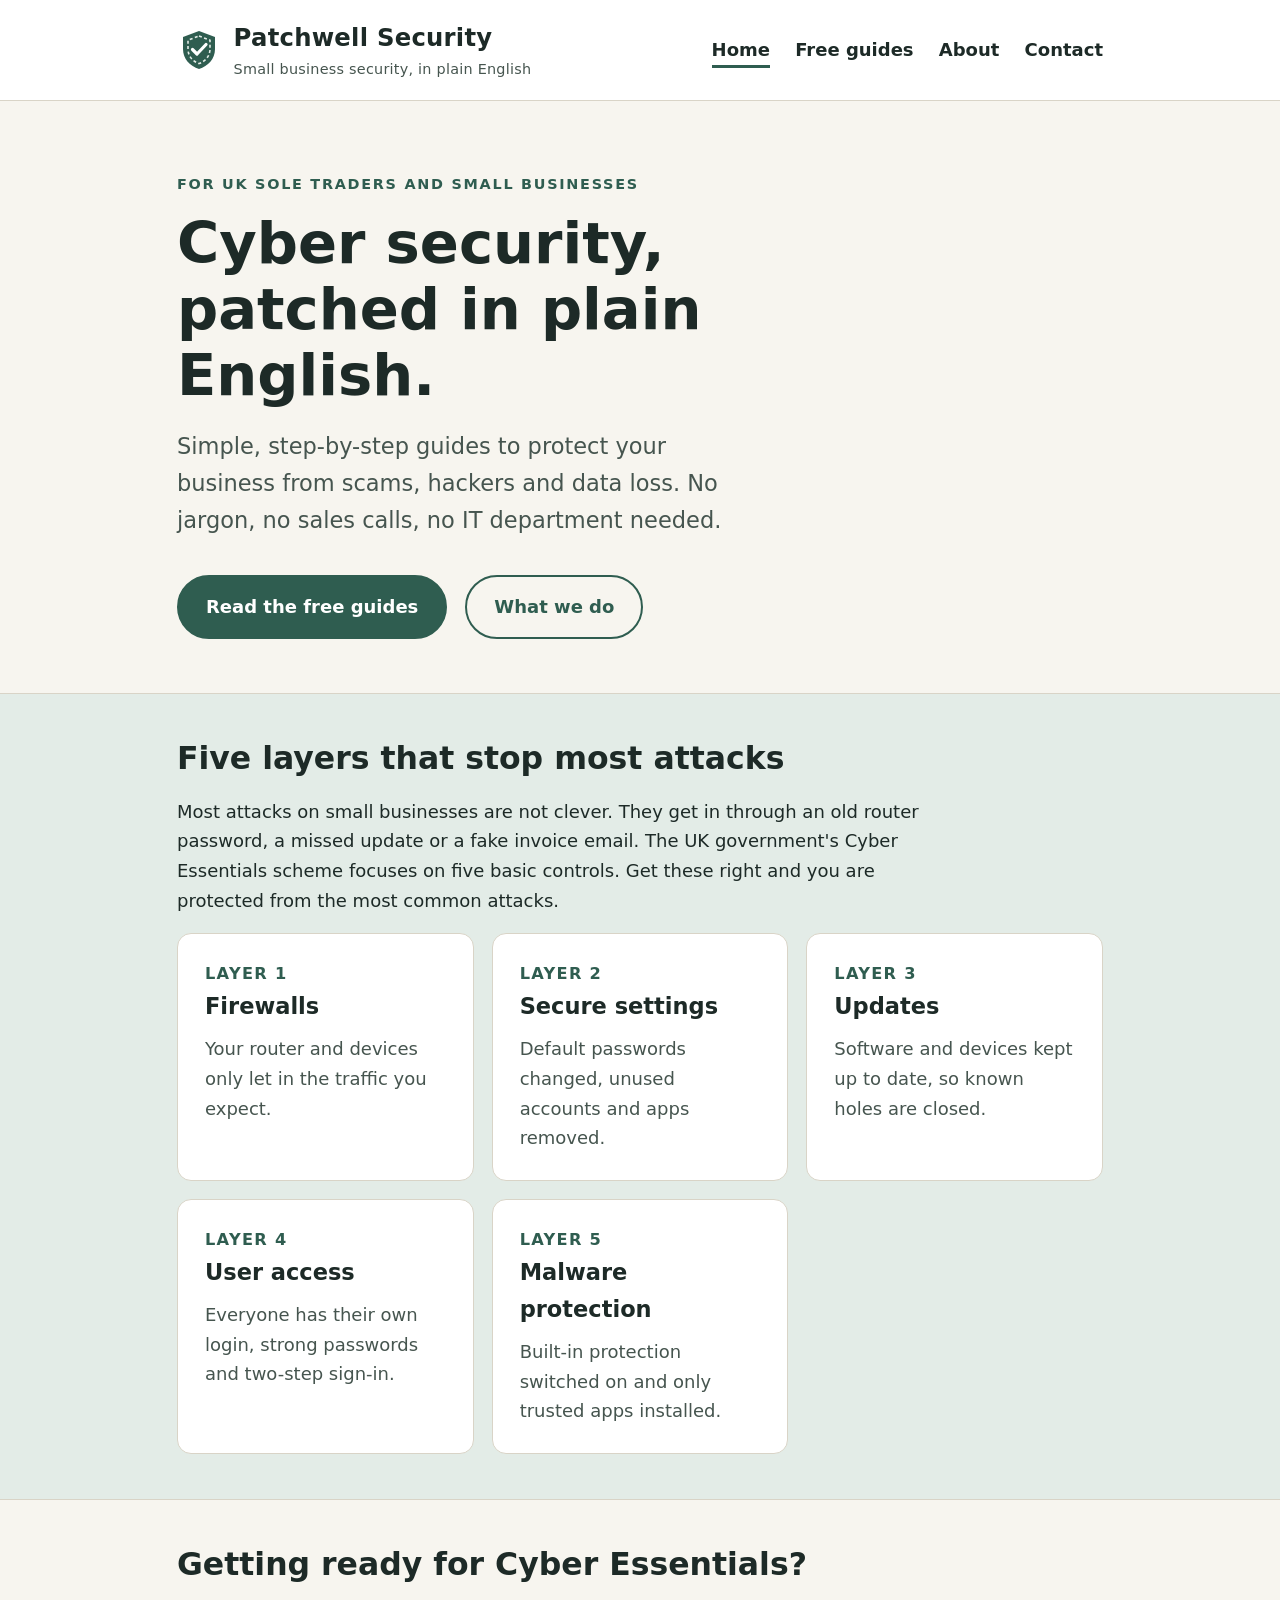
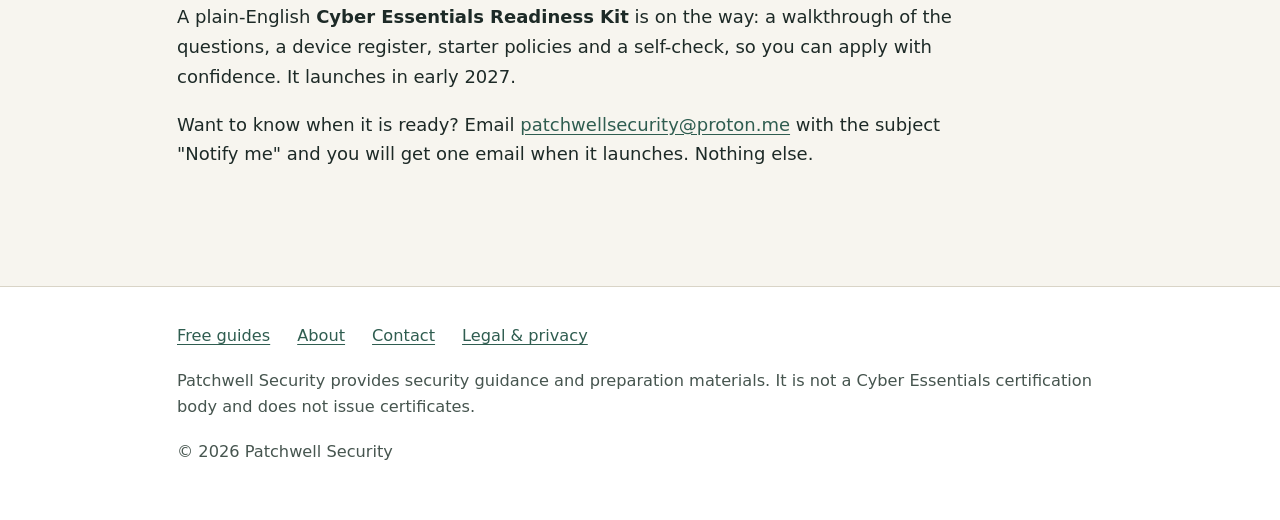
==== index.html @ 5a0f5f64 "Launch Patchwell Security website" ====
<!DOCTYPE html>
<html lang="en-GB">
<head>
  <meta charset="utf-8">
  <meta name="viewport" content="width=device-width, initial-scale=1">
  <title>Patchwell Security — small business cyber security in plain English</title>
  <meta name="description" content="Plain-English cyber security guides and Cyber Essentials preparation kits for UK sole traders and small businesses.">
  <link rel="stylesheet" href="style.css">
  <link rel="icon" href="data:image/svg+xml,%3Csvg xmlns='http://www.w3.org/2000/svg' viewBox='0 0 44 44'%3E%3Cpath d='M22 3 L38 9 V21 C38 31 31 38 22 41 C13 38 6 31 6 21 V9 Z' fill='%232f5d50'/%3E%3Cpath d='M15.5 21.5 L20 26 L29 16.5' fill='none' stroke='white' stroke-width='3.2' stroke-linecap='round'/%3E%3C/svg%3E">
</head>
<body>
  <a class="skip" href="#content">Skip to content</a>
  <header class="site">
    <div class="wrap">
      <a class="brand" href="index.html"><svg width="44" height="44" viewBox="0 0 44 44" aria-hidden="true">
  <path d="M22 3 L38 9 V21 C38 31 31 38 22 41 C13 38 6 31 6 21 V9 Z" fill="#2f5d50"/>
  <path d="M22 8 L33 12.2 V21 C33 28 28.5 33.2 22 35.6 C15.5 33.2 11 28 11 21 V12.2 Z" fill="none" stroke="#e3ece7" stroke-width="1.6" stroke-dasharray="3 2.4"/>
  <path d="M15.5 21.5 L20 26 L29 16.5" fill="none" stroke="#ffffff" stroke-width="3.2" stroke-linecap="round" stroke-linejoin="round"/>
</svg><strong>Patchwell Security<span>Small business security, in plain English</span></strong></a>
      <nav class="main" aria-label="Main">
        <ul>
        <li><a href="index.html" aria-current="page">Home</a></li>
        <li><a href="guides.html">Free guides</a></li>
        <li><a href="about.html">About</a></li>
        <li><a href="contact.html">Contact</a></li>
        </ul>
      </nav>
    </div>
  </header>
  <main id="content">
    <div class="wrap hero">
      <p class="eyebrow">For UK sole traders and small businesses</p>
      <h1>Cyber security, patched in plain English.</h1>
      <p class="lead">Simple, step-by-step guides to protect your business from scams, hackers and data loss. No jargon, no sales calls, no IT department needed.</p>
      <div class="btn-row">
        <a class="btn" href="guides.html">Read the free guides</a>
        <a class="btn ghost" href="about.html">What we do</a>
      </div>
    </div>

    <section class="band">
      <div class="wrap">
        <h2>Five layers that stop most attacks</h2>
        <p class="prose">Most attacks on small businesses are not clever. They get in through an old router password, a missed update or a fake invoice email. The UK government's Cyber Essentials scheme focuses on five basic controls. Get these right and you are protected from the most common attacks.</p>
        <div class="layers">
          <div class="card"><div class="num">LAYER 1</div><h3>Firewalls</h3><p>Your router and devices only let in the traffic you expect.</p></div>
          <div class="card"><div class="num">LAYER 2</div><h3>Secure settings</h3><p>Default passwords changed, unused accounts and apps removed.</p></div>
          <div class="card"><div class="num">LAYER 3</div><h3>Updates</h3><p>Software and devices kept up to date, so known holes are closed.</p></div>
          <div class="card"><div class="num">LAYER 4</div><h3>User access</h3><p>Everyone has their own login, strong passwords and two-step sign-in.</p></div>
          <div class="card"><div class="num">LAYER 5</div><h3>Malware protection</h3><p>Built-in protection switched on and only trusted apps installed.</p></div>
        </div>
      </div>
    </section>

    <section>
      <div class="wrap">
        <h2>Getting ready for Cyber Essentials?</h2>
        <p class="prose">A plain-English <strong>Cyber Essentials Readiness Kit</strong> is on the way: a walkthrough of the questions, a device register, starter policies and a self-check, so you can apply with confidence. It launches in early 2027.</p>
        <p class="prose">Want to know when it is ready? Email <a href="mailto:patchwellsecurity@proton.me?subject=Notify%20me%20about%20the%20readiness%20kit">patchwellsecurity@proton.me</a> with the subject "Notify me" and you will get one email when it launches. Nothing else.</p>
      </div>
    </section>

  </main>
  <footer class="site">
    <div class="wrap">
      <ul>
        <li><a href="guides.html">Free guides</a></li>
        <li><a href="about.html">About</a></li>
        <li><a href="contact.html">Contact</a></li>
        <li><a href="legal.html">Legal &amp; privacy</a></li>
      </ul>
      <p>Patchwell Security provides security guidance and preparation materials. It is not a Cyber Essentials certification body and does not issue certificates.</p>
      <p>&copy; 2026 Patchwell Security</p>
    </div>
  </footer>
</body>
</html>
---- style.css ----
/* Patchwell Security — shared styles. Large, calm, readable. */
:root {
  --ink: #1d2a27;
  --ink-soft: #46554f;
  --paper: #f7f5ef;
  --card: #ffffff;
  --moss: #2f5d50;
  --moss-dark: #22463c;
  --moss-pale: #e3ece7;
  --stone: #d9d4c7;
  --amber: #b5651d;
  --radius: 14px;
  --max: 980px;
}

* { box-sizing: border-box; }

html { font-size: 112.5%; } /* 18px base */

body {
  margin: 0;
  font-family: "Atkinson Hyperlegible", "Segoe UI", system-ui, -apple-system, Arial, sans-serif;
  color: var(--ink);
  background: var(--paper);
  line-height: 1.65;
}

a { color: var(--moss); text-underline-offset: 3px; }
a:hover { color: var(--moss-dark); }
a:focus-visible, button:focus-visible { outline: 3px solid var(--amber); outline-offset: 3px; border-radius: 4px; }

.skip { position: absolute; left: -999px; top: 0; background: var(--ink); color: #fff; padding: .6rem 1rem; }
.skip:focus { left: 1rem; top: 1rem; z-index: 10; }

.wrap { max-width: var(--max); margin: 0 auto; padding: 0 1.5rem; }

/* Header */
header.site {
  background: var(--card);
  border-bottom: 1px solid var(--stone);
}
header.site .wrap {
  display: flex; align-items: center; justify-content: space-between;
  flex-wrap: wrap; gap: 1rem; padding-top: 1rem; padding-bottom: 1rem;
}
.brand { display: flex; align-items: center; gap: .7rem; text-decoration: none; color: var(--ink); }
.brand svg { flex: none; }
.brand strong { font-size: 1.35rem; letter-spacing: .01em; }
.brand span { display: block; font-size: .8rem; color: var(--ink-soft); font-weight: 400; }
nav.main ul { list-style: none; margin: 0; padding: 0; display: flex; flex-wrap: wrap; gap: .3rem 1.4rem; }
nav.main a { text-decoration: none; font-weight: 600; color: var(--ink); padding: .3rem 0; border-bottom: 3px solid transparent; }
nav.main a:hover, nav.main a[aria-current="page"] { border-bottom-color: var(--moss); }

/* Hero */
.hero { padding-top: 4rem; padding-bottom: 3rem; }
.hero h1 { font-size: clamp(2.1rem, 5vw, 3.2rem); line-height: 1.15; margin: 0 0 1rem; max-width: 17ch; }
.hero p.lead { font-size: 1.25rem; color: var(--ink-soft); max-width: 40ch; margin: 0 0 2rem; }
.eyebrow { text-transform: uppercase; letter-spacing: .12em; font-size: .8rem; font-weight: 700; color: var(--moss); margin: 0 0 .8rem; }

.btn {
  display: inline-block; background: var(--moss); color: #fff; text-decoration: none;
  font-weight: 700; padding: .85rem 1.5rem; border-radius: 999px; border: 2px solid var(--moss);
}
.btn:hover { background: var(--moss-dark); border-color: var(--moss-dark); color: #fff; }
.btn.ghost { background: transparent; color: var(--moss); }
.btn.ghost:hover { background: var(--moss-pale); color: var(--moss-dark); }
.btn-row { display: flex; flex-wrap: wrap; gap: 1rem; }

/* Sections */
section { padding: 2.5rem 0; }
h2 { font-size: 1.75rem; line-height: 1.25; margin: 0 0 1rem; }
h3 { font-size: 1.25rem; margin: 0 0 .5rem; }
p { margin: 0 0 1rem; }

.layers {
  display: grid; gap: 1rem;
  grid-template-columns: repeat(auto-fit, minmax(260px, 1fr));
}
.card {
  background: var(--card); border: 1px solid var(--stone); border-radius: var(--radius);
  padding: 1.5rem;
}
.card p { color: var(--ink-soft); margin: 0; }
.card .num { font-weight: 700; color: var(--moss); font-size: .9rem; letter-spacing: .08em; }

.band { background: var(--moss-pale); border-top: 1px solid var(--stone); border-bottom: 1px solid var(--stone); }

.guide-list { list-style: none; padding: 0; margin: 0; display: grid; gap: .8rem; }
.guide-list li {
  background: var(--card); border: 1px solid var(--stone); border-radius: var(--radius);
  padding: 1.1rem 1.4rem; display: flex; justify-content: space-between; align-items: center; gap: 1rem; flex-wrap: wrap;
}
.tag { font-size: .8rem; font-weight: 700; padding: .25rem .7rem; border-radius: 999px; background: var(--paper); border: 1px solid var(--stone); color: var(--ink-soft); white-space: nowrap; }

.note {
  border-left: 5px solid var(--amber); background: var(--card); padding: 1.1rem 1.4rem;
  border-radius: 0 var(--radius) var(--radius) 0; margin: 1.5rem 0;
}

.prose { max-width: 68ch; }
.prose ul { padding-left: 1.3rem; }
.prose li { margin-bottom: .5rem; }

/* Footer */
footer.site { border-top: 1px solid var(--stone); background: var(--card); margin-top: 3rem; }
footer.site .wrap { padding-top: 2rem; padding-bottom: 2rem; font-size: .9rem; color: var(--ink-soft); }
footer.site ul { list-style: none; padding: 0; margin: 0 0 1rem; display: flex; flex-wrap: wrap; gap: .5rem 1.5rem; }

@media (max-width: 600px) {
  html { font-size: 106.25%; }
  .hero { padding-top: 2.5rem; padding-bottom: 2rem; }
}
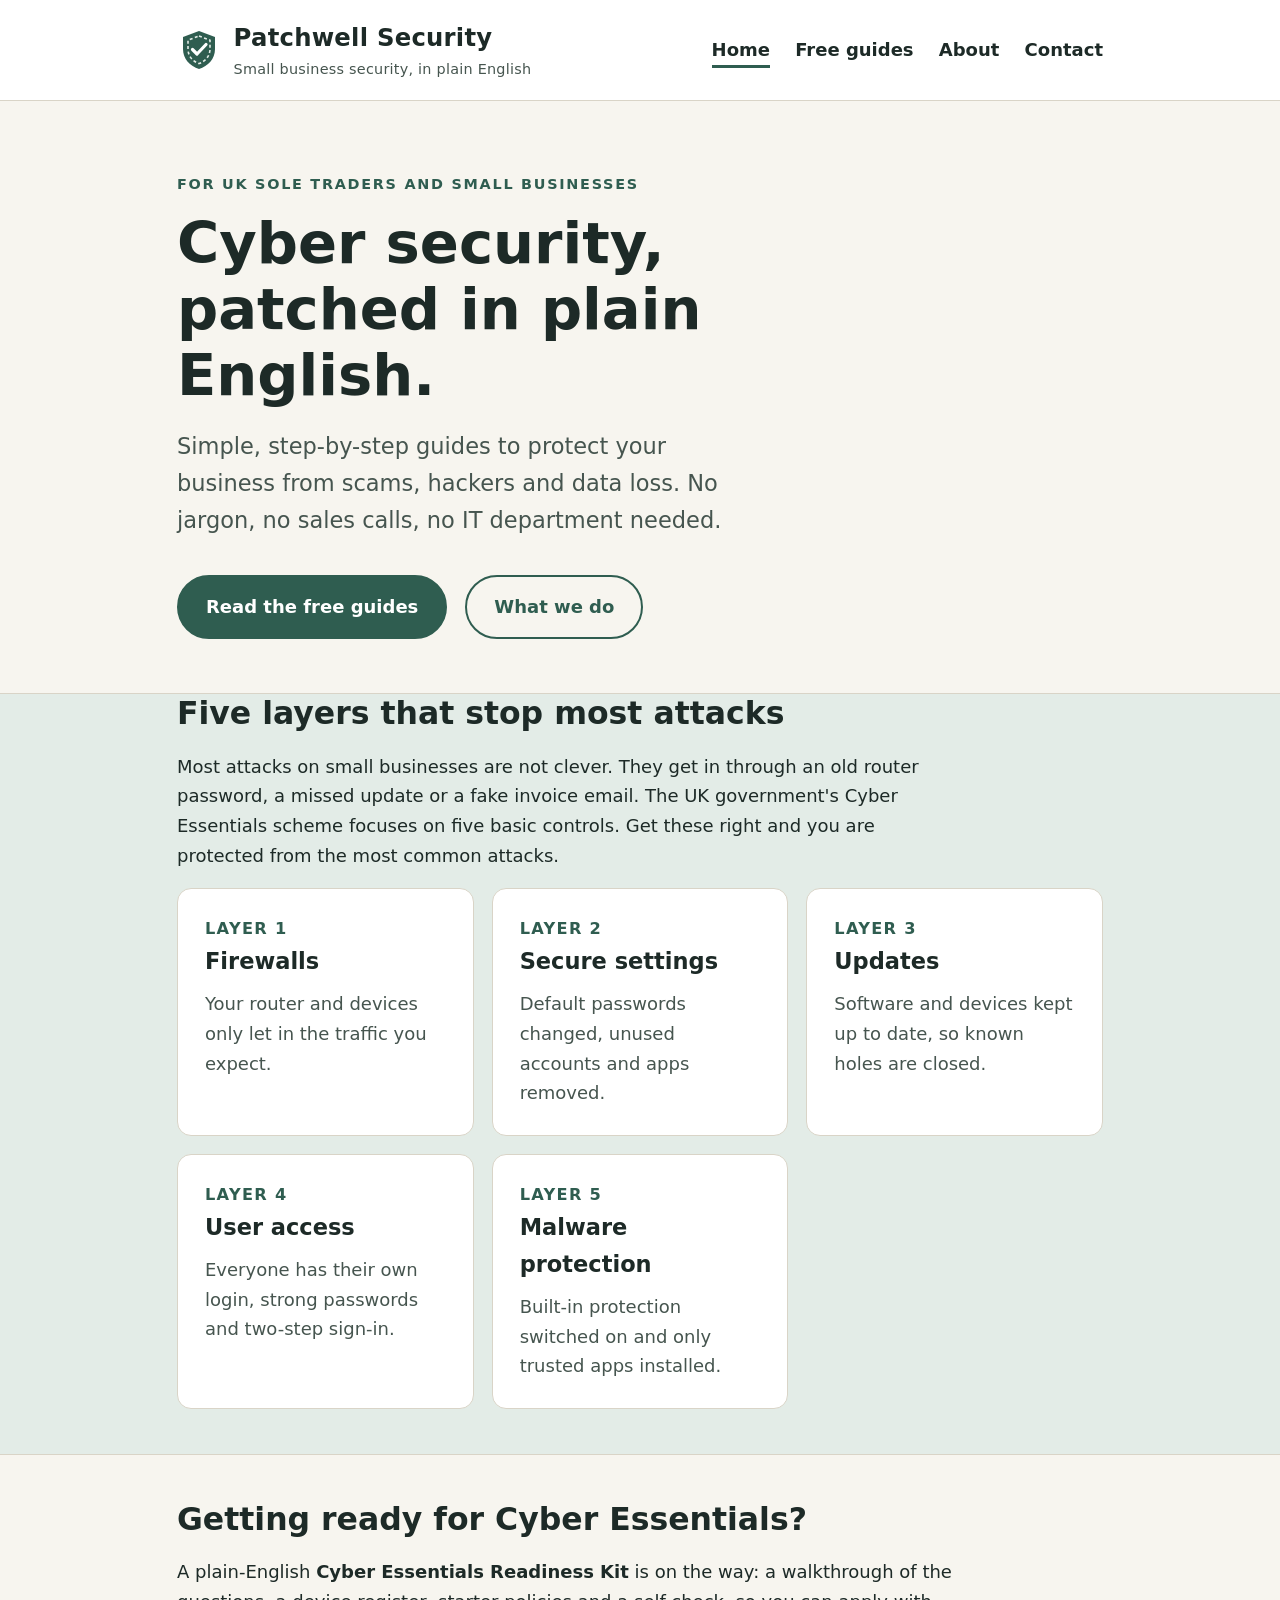
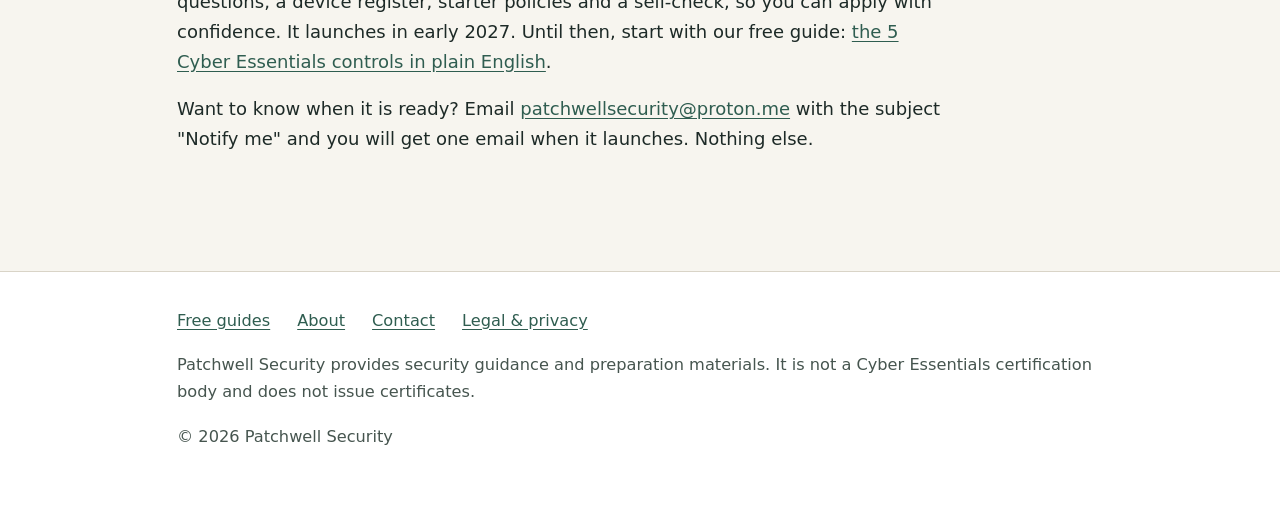
==== commit f9fd6e86: "Add Cyber Essentials controls guide, link from home page, update sitemap" ====
--- a/index.html
+++ b/index.html
@@ -55,7 +55,7 @@
     <section>
       <div class="wrap">
         <h2>Getting ready for Cyber Essentials?</h2>
-        <p class="prose">A plain-English <strong>Cyber Essentials Readiness Kit</strong> is on the way: a walkthrough of the questions, a device register, starter policies and a self-check, so you can apply with confidence. It launches in early 2027.</p>
+        <p class="prose">A plain-English <strong>Cyber Essentials Readiness Kit</strong> is on the way: a walkthrough of the questions, a device register, starter policies and a self-check, so you can apply with confidence. It launches in early 2027. Until then, start with our free guide: <a href="guide-cyber-essentials-controls.html">the 5 Cyber Essentials controls in plain English</a>.</p>
         <p class="prose">Want to know when it is ready? Email <a href="mailto:patchwellsecurity@proton.me?subject=Notify%20me%20about%20the%20readiness%20kit">patchwellsecurity@proton.me</a> with the subject "Notify me" and you will get one email when it launches. Nothing else.</p>
       </div>
     </section>
--- a/style.css
+++ b/style.css
@@ -110,3 +110,28 @@
   html { font-size: 106.25%; }
   .hero { padding-top: 2.5rem; padding-bottom: 2rem; }
 }
+
+/* Guide articles */
+.wrap.article { max-width: var(--max); }
+.article > * { max-width: 70ch; }
+.article > h2 { margin-top: 2.5rem; }
+.hero + section { padding-top: 0; }
+.article .meta { color: var(--ink-soft); font-size: .9rem; margin-bottom: 2rem; }
+.steps { list-style: none; counter-reset: step; padding: 0; margin: 0; }
+.steps > li { counter-increment: step; position: relative; padding: 0 0 2rem 4rem; }
+.steps > li::before {
+  content: counter(step); position: absolute; left: 0; top: -.1rem;
+  width: 2.6rem; height: 2.6rem; border-radius: 50%; background: var(--moss); color: #fff;
+  display: grid; place-items: center; font-weight: 700; font-size: 1.1rem;
+}
+.steps > li h2 { font-size: 1.35rem; margin: 0 0 .6rem; }
+.steps ol, .steps ul { padding-left: 1.3rem; }
+.path { font-weight: 700; background: var(--moss-pale); padding: .1rem .45rem; border-radius: 6px; white-space: nowrap; }
+.checklist { background: var(--card); border: 1px solid var(--stone); border-radius: var(--radius); padding: 1.4rem 1.6rem; margin: 2rem 0; }
+.checklist h2 { font-size: 1.35rem; }
+.checklist ul { list-style: none; padding: 0; margin: 0; }
+.checklist li { padding-left: 2rem; position: relative; margin-bottom: .6rem; }
+.checklist li::before { content: ""; position: absolute; left: 0; top: .3rem; width: 1.1rem; height: 1.1rem; border: 2px solid var(--moss); border-radius: 4px; }
+.sources { font-size: .9rem; color: var(--ink-soft); }
+.guide-list a { font-weight: 700; }
+.tag.live { background: var(--moss); color: #fff; border-color: var(--moss); }
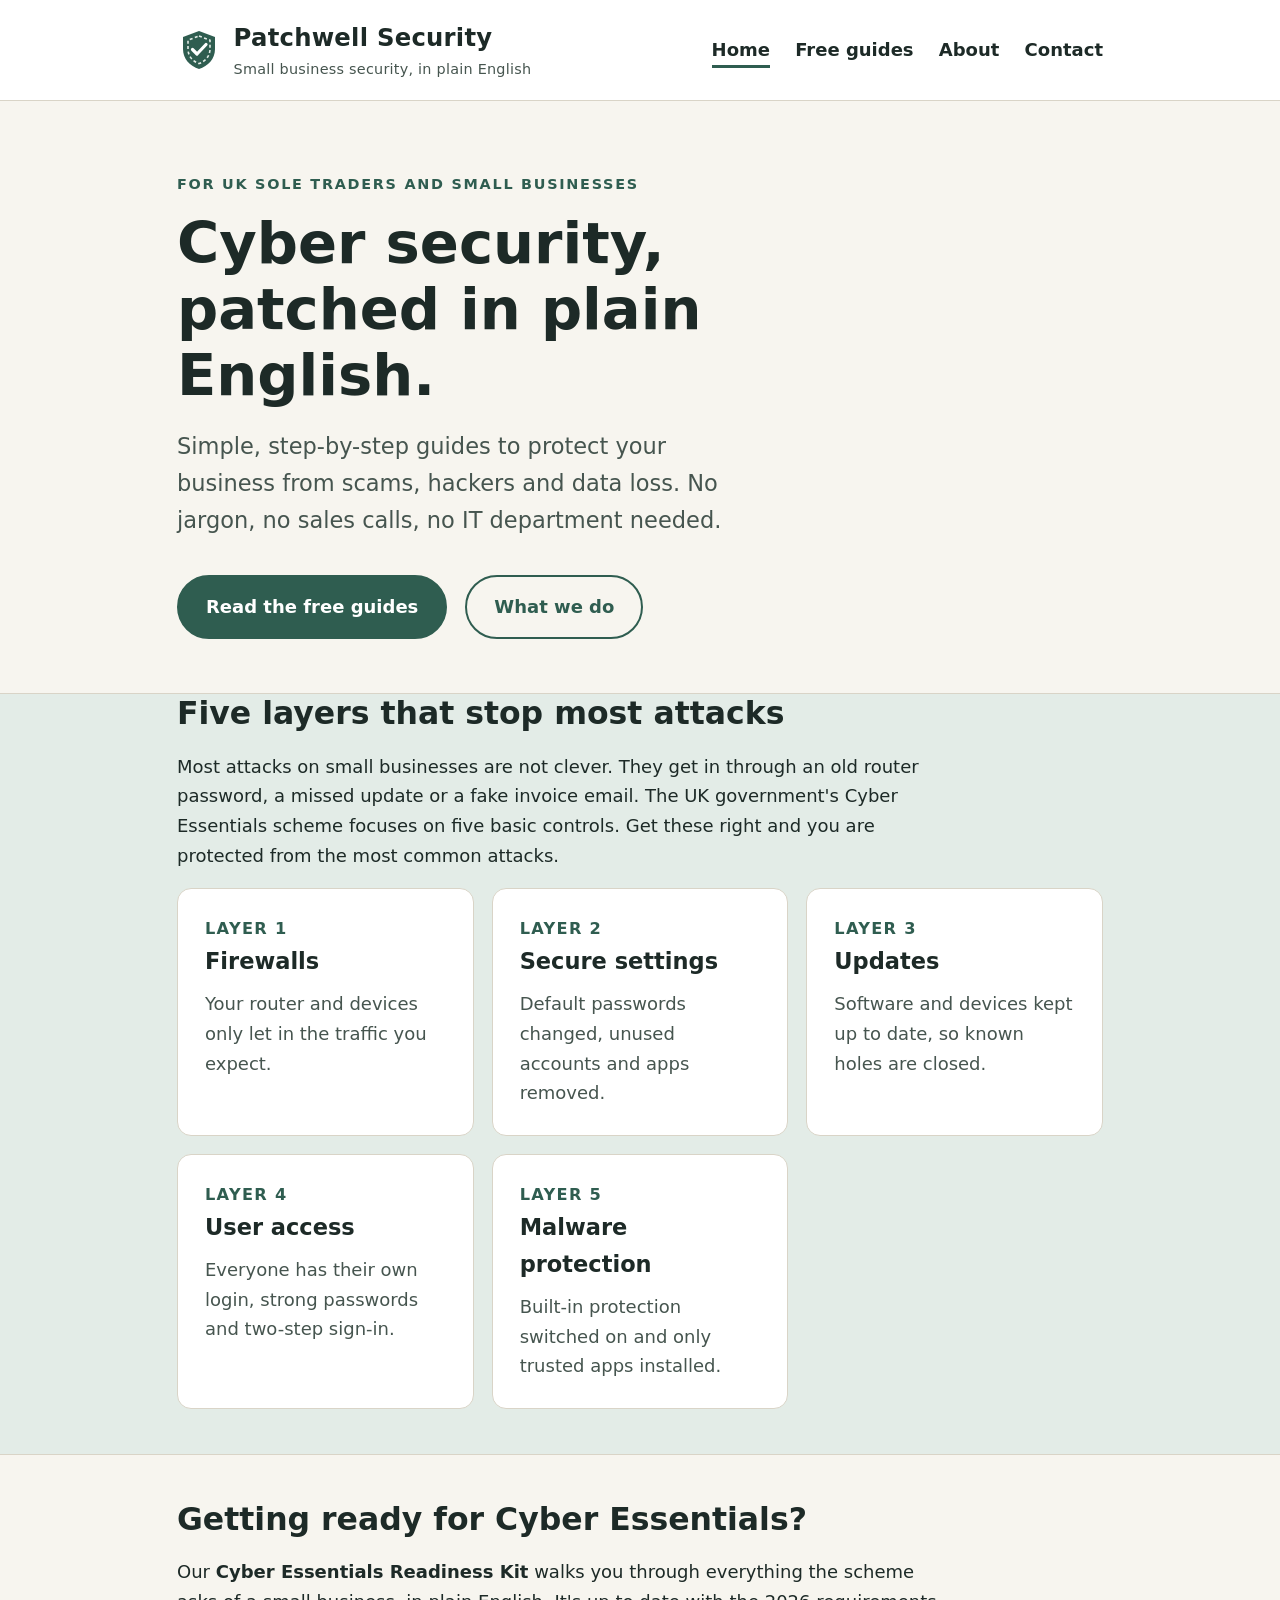
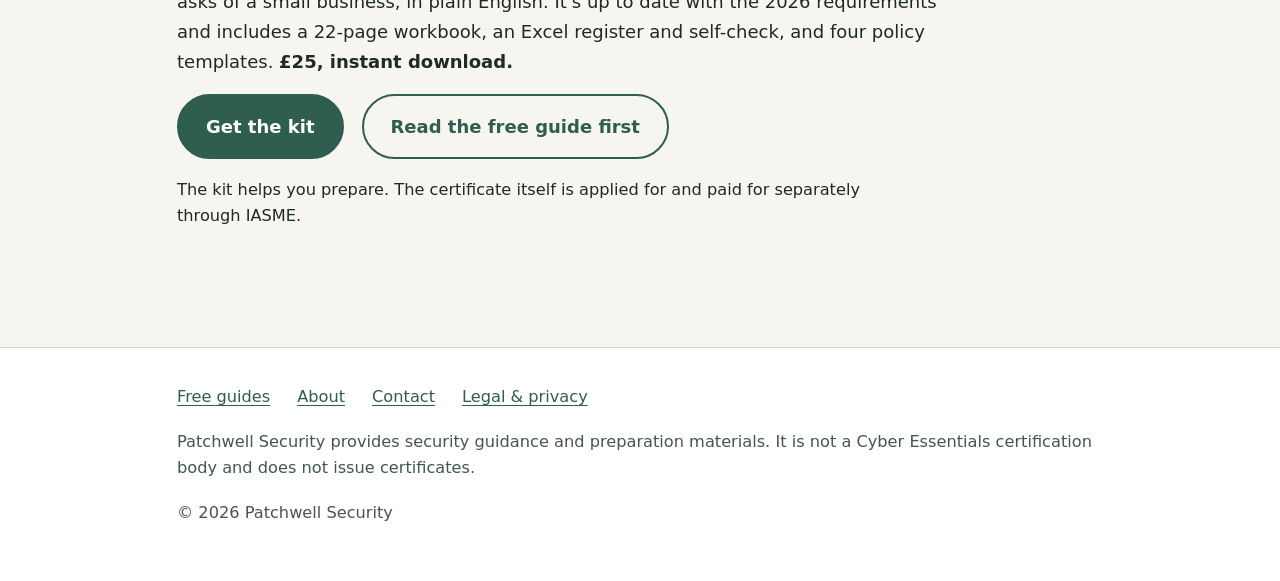
==== commit 4a1e28d0: "Launch: add Get the kit buttons linking to Payhip" ====
--- a/index.html
+++ b/index.html
@@ -55,8 +55,12 @@
     <section>
       <div class="wrap">
         <h2>Getting ready for Cyber Essentials?</h2>
-        <p class="prose">A plain-English <strong>Cyber Essentials Readiness Kit</strong> is on the way: a walkthrough of the questions, a device register, starter policies and a self-check, so you can apply with confidence. It launches in early 2027. Until then, start with our free guide: <a href="guide-cyber-essentials-controls.html">the 5 Cyber Essentials controls in plain English</a>.</p>
-        <p class="prose">Want to know when it is ready? Email <a href="mailto:patchwellsecurity@proton.me?subject=Notify%20me%20about%20the%20readiness%20kit">patchwellsecurity@proton.me</a> with the subject "Notify me" and you will get one email when it launches. Nothing else.</p>
+        <p class="prose">Our <strong>Cyber Essentials Readiness Kit</strong> walks you through everything the scheme asks of a small business, in plain English. It's up to date with the 2026 requirements and includes a 22-page workbook, an Excel register and self-check, and four policy templates. <strong>£25, instant download.</strong></p>
+        <div class="btn-row">
+          <a class="btn" href="https://payhip.com/b/FX9Ha">Get the kit</a>
+          <a class="btn ghost" href="guide-cyber-essentials-controls.html">Read the free guide first</a>
+        </div>
+        <p class="prose" style="margin-top:1rem;font-size:.9em">The kit helps you prepare. The certificate itself is applied for and paid for separately through IASME.</p>
       </div>
     </section>
 
